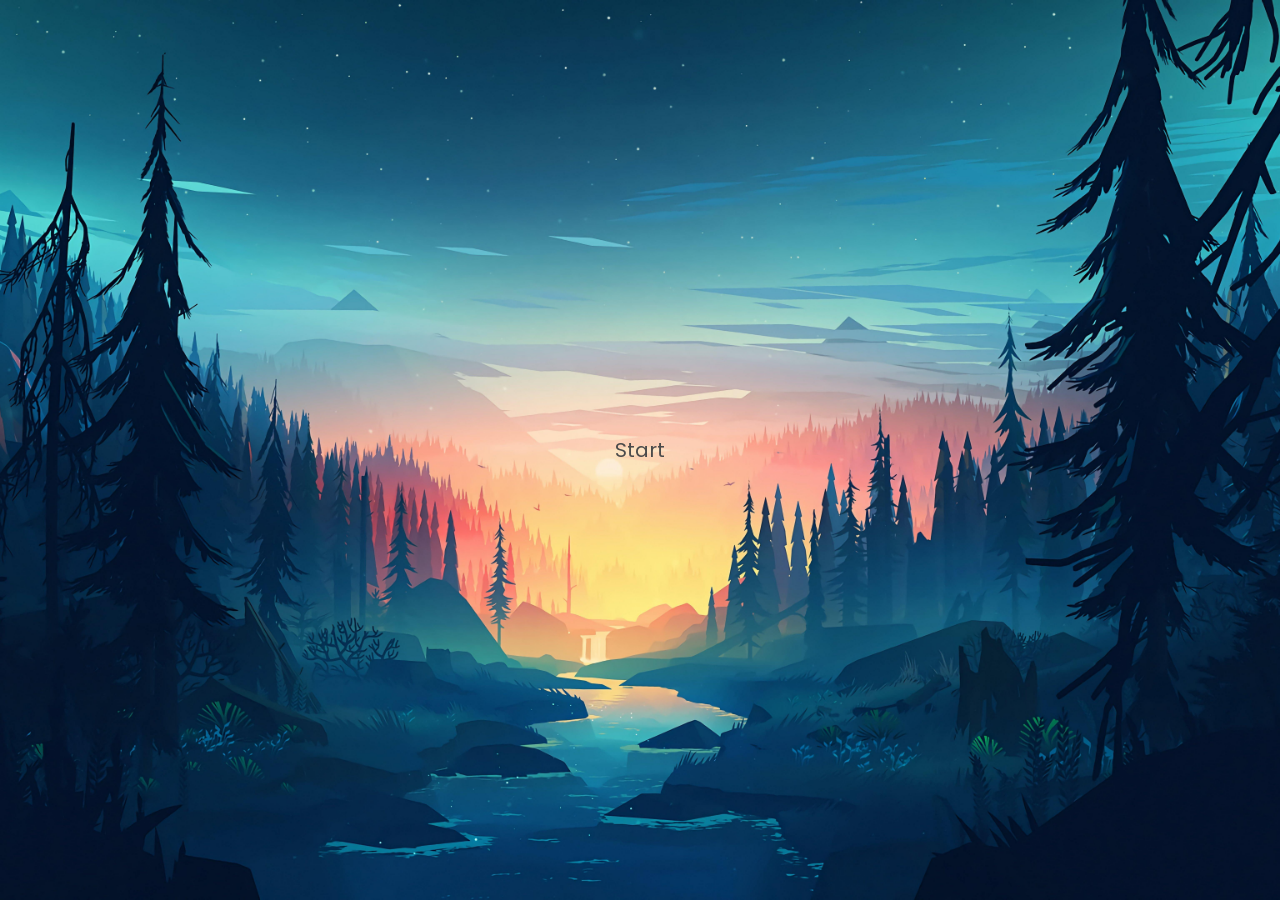
==== index.html @ 4ea7ae57 "Add files via upload" ====
<!DOCTYPE html>
<html lang="en">
<head>
    <title>JSJUR</title>
    <link rel="stylesheet" href="style.css">
</head>
<body>
    <section id="MainSection">
        <div class="Main">
            <div class="Text">
                <label class="Title">JSJUR</label>
                <label class="Description">shitty website lmao</label>
                <audio id="mail">
                    <source src="mail.mp3" type="audio/mpeg">
                </audio>
            </div>
            <div class="Buttons">
                <a onclick="snakedownload()" href="./Snake1.exe" download="Snake1.exe" class="Snake">Snake.exe</a>
            </div>
        </div>
    </section>

    <section id="StartSection">
        <a onclick="start()" id="StartButton">Start</a>
    </section>

    <script>
        const audio = document.getElementById("mail");
        const button = document.getElementById("StartButton");

        audio.volume = 0.2;

        function snakedownload() {
            audio.pause();
            audio.play();
        }

        function start() {
            audio.play();
            document.getElementById("StartSection").style.display = "none";
            document.getElementById("MainSection").style.display = "flex";
        }
    </script>
</body>
</html>
---- style.css ----
@import url('https://fonts.googleapis.com/css2?family=Poppins:wght@500&display=swap');
*{
    margin: 0;
    padding: 0;
    font-family: 'poppins',sans-serif;
}
#MainSection{
    display: none;
    justify-content: center;
    align-items: center;
    min-height: 100vh;
    width: 100%;
    
    background: url('background.png')no-repeat;
    background-position: center;
    background-size: cover;
}

#StartSection{
    display: flex;
    justify-content: center;
    align-items: center;
    min-height: 100vh;
    width: 100%;
    
    background: url('background.png')no-repeat;
    background-position: center;
    background-size: cover;
}

.Main {
    position: relative;
    width: 400px;
    height: 450px;
    background: transparent;
    border: 2px solid rgba(255,255,255,0.5);
    border-radius: 20px;
    backdrop-filter: blur(3px);
    display: flex;
    justify-content: center;
    align-items: center;
    transition: transform 0.3s;
}

.Main:hover {
    transform: scale(1.01);
}

#StartButton {
	color: #4b4b4b;
    font-size: 20px;
	text-decoration: none;
    cursor: pointer;
    transition: color 0.2s;
}

#StartButton:hover {
    color: #808080;
}

.Text{
    position: absolute;
    width: 100%;
    top: 20px;
    font-size: 30px;
    color: #fff;
    text-align: center;
    display: block;
    transition: transform 0.3s;
}

.Text:hover {
    transform: scale(1.03);
}

.Description {
    position: absolute;
    width: 100%;
    top: 40px;
    font-size: 15px;
    color: #fff;
    text-align: center;
    display: block;
}

.Buttons {
    width: 100%;
    height: 100%;
}

.Snake {
    border-radius: 20px;
    text-decoration: none;
    color: #fff;
    border: 2px solid rgba(255, 255, 255, 0.5);
    border-radius: 10px;
    padding: 10px;
    width: 240px;
    height: 30px;
    display: flex;
    justify-content: center;
    align-items: center;
    position: absolute;
    bottom: 50px;
    left: 50%;
    transform: translateX(-50%);
    transition: transform 0.3s;
}

.Snake:hover {
    transform: translateX(-50%) scale(1.05);
}
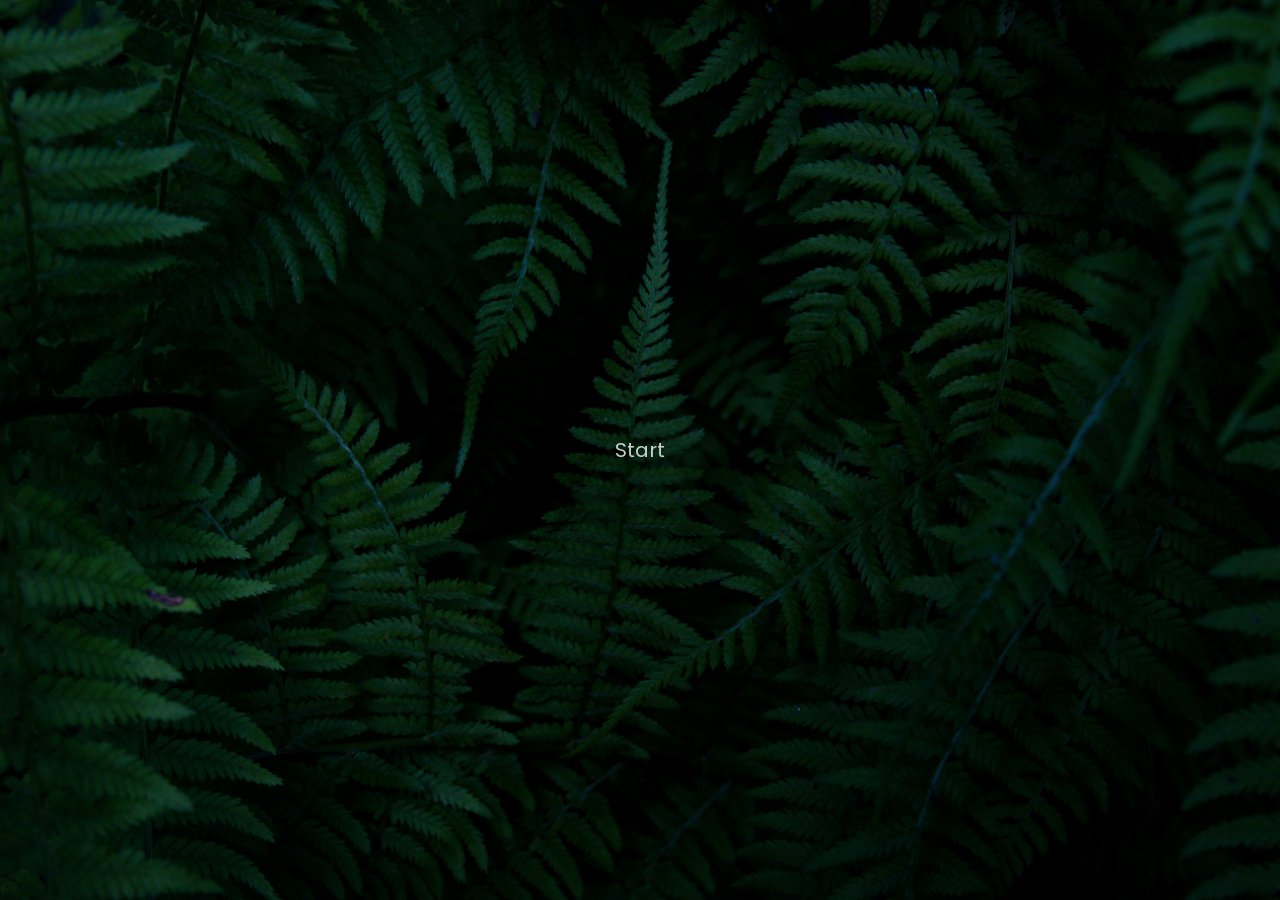
==== commit fa85794d: "Add files via upload" ====
--- a/index.html
+++ b/index.html
@@ -1,21 +1,23 @@
 <!DOCTYPE html>
 <html lang="en">
 <head>
-    <title>JSJUR</title>
+    <title>JUR's</title>
     <link rel="stylesheet" href="style.css">
 </head>
 <body>
     <section id="MainSection">
         <div class="Main">
             <div class="Text">
-                <label class="Title">JSJUR</label>
-                <label class="Description">shitty website lmao</label>
+                <label class="Title">Website</label>
+                <hr class="Stroke"></hr>
+                <label class="Page">Choose where u want to go</label>
                 <audio id="mail">
-                    <source src="mail.mp3" type="audio/mpeg">
+                    <source src="Assets/mail.mp3" type="audio/mpeg">
                 </audio>
             </div>
             <div class="Buttons">
-                <a onclick="snakedownload()" href="./Snake1.exe" download="Snake1.exe" class="Snake">Snake.exe</a>
+                <a href="./Packs/index.html" class="WebsiteLink">Minecraft Texture Packs</a>
+                <a href="./Exe/index.html" class="WebsiteLink">Exe Files</a>
             </div>
         </div>
     </section>
@@ -30,11 +32,6 @@
 
         audio.volume = 0.2;
 
-        function snakedownload() {
-            audio.pause();
-            audio.play();
-        }
-
         function start() {
             audio.play();
             document.getElementById("StartSection").style.display = "none";
--- a/style.css
+++ b/style.css
@@ -11,7 +11,7 @@
     min-height: 100vh;
     width: 100%;
     
-    background: url('background.png')no-repeat;
+    background: url('Assets/Background.png')no-repeat;
     background-position: center;
     background-size: cover;
 }
@@ -23,90 +23,93 @@
     min-height: 100vh;
     width: 100%;
     
-    background: url('background.png')no-repeat;
+    background: url('Assets/Background.png')no-repeat;
     background-position: center;
     background-size: cover;
 }
 
 .Main {
-    position: relative;
-    width: 400px;
-    height: 450px;
+    display: flex;
+    position: absolute;
+    width: 600px;
+    height: 600px;
     background: transparent;
-    border: 2px solid rgba(255,255,255,0.5);
+    border: 2px solid rgba(255,255,255,0.4);
     border-radius: 20px;
     backdrop-filter: blur(3px);
-    display: flex;
     justify-content: center;
     align-items: center;
-    transition: transform 0.3s;
-}
-
-.Main:hover {
-    transform: scale(1.01);
 }
 
 #StartButton {
-	color: #4b4b4b;
+	color: #cccccc;
     font-size: 20px;
 	text-decoration: none;
     cursor: pointer;
     transition: color 0.2s;
+    user-select: none;
 }
 
 #StartButton:hover {
-    color: #808080;
+    color: #ffffff;
 }
 
 .Text{
     position: absolute;
     width: 100%;
-    top: 20px;
+    top: 10px;
     font-size: 30px;
     color: #fff;
     text-align: center;
     display: block;
-    transition: transform 0.3s;
+    user-select: none;
 }
 
-.Text:hover {
-    transform: scale(1.03);
+.Stroke {
+    border: none;
+    background: linear-gradient(to right, transparent, white, transparent);
+    height: 2px;
+    width: 70%;
+    margin: 0 auto;
+    user-select: none;
 }
 
-.Description {
+.Page {
     position: absolute;
     width: 100%;
-    top: 40px;
-    font-size: 15px;
+    top: 50px;
+    font-size: 20px;
     color: #fff;
     text-align: center;
     display: block;
+    user-select: none;
 }
 
 .Buttons {
     width: 100%;
     height: 100%;
+    display: flex;
+    flex-direction: column;
+    align-items: flex-start;
+    justify-content: flex-start;
+    margin-top: 250px;
+    margin-left: 20px;
+    padding: 20px;
 }
 
-.Snake {
-    border-radius: 20px;
+.Buttons > .WebsiteLink {
+    border-radius: 8px;
     text-decoration: none;
     color: #fff;
-    border: 2px solid rgba(255, 255, 255, 0.5);
-    border-radius: 10px;
+    border: 2px solid rgba(255, 255,255, 0.5);
     padding: 10px;
-    width: 240px;
-    height: 30px;
-    display: flex;
-    justify-content: center;
-    align-items: center;
-    position: absolute;
-    bottom: 50px;
-    left: 50%;
-    transform: translateX(-50%);
+    text-align: center;
     transition: transform 0.3s;
+    margin-bottom: 20px;
+    width: calc(100% - 40px);
+    user-select: none;
 }
 
-.Snake:hover {
-    transform: translateX(-50%) scale(1.05);
-}+.Buttons > .WebsiteLink:hover {
+    transform: scale(1.01);
+}
